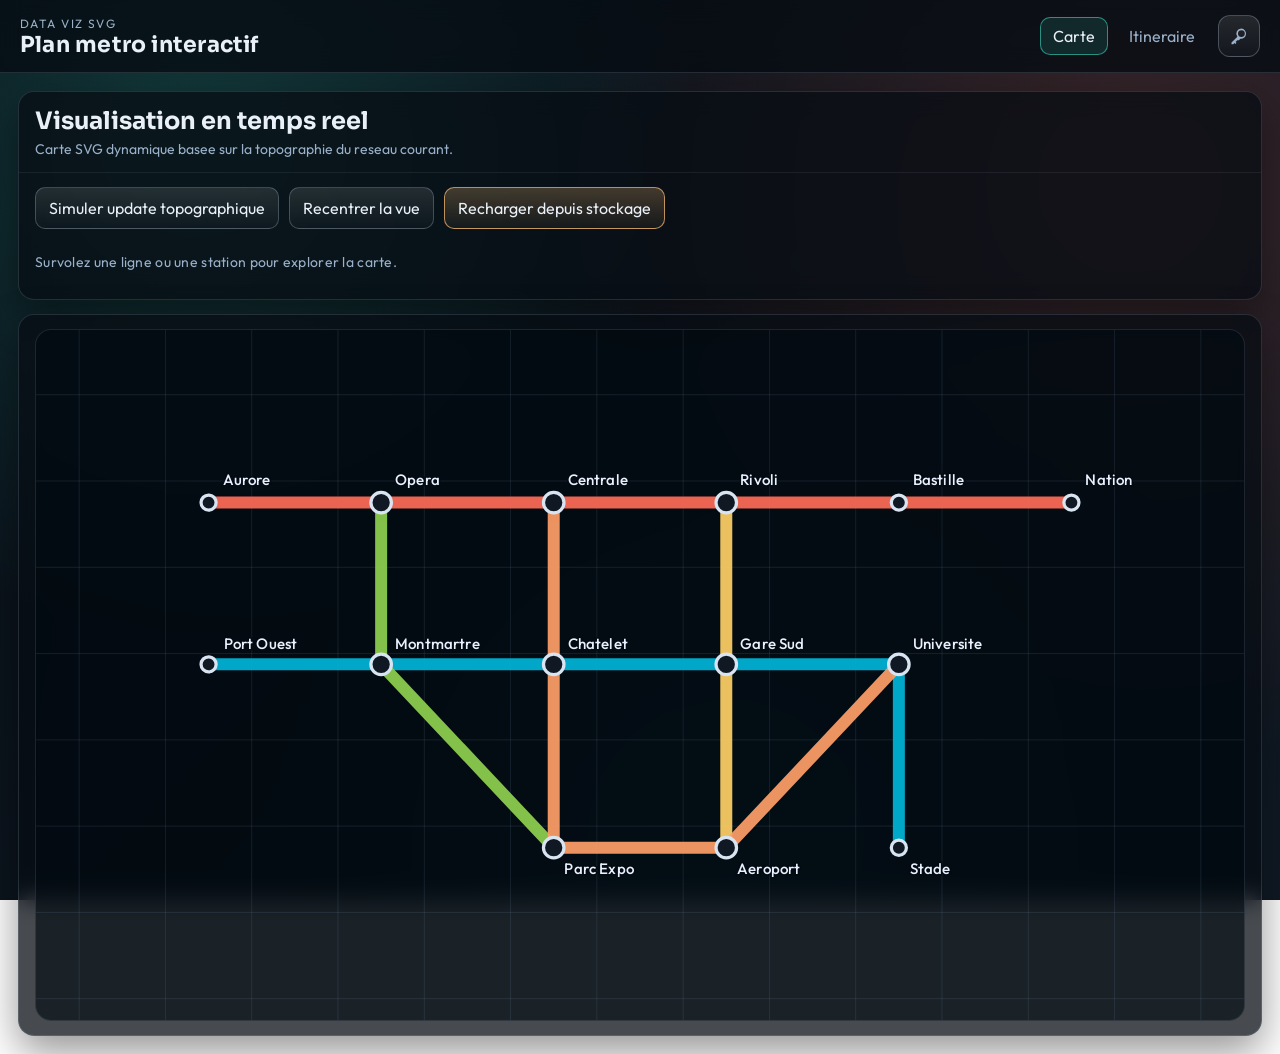
==== index.html @ add994b6 "Initial commit" ====
<!doctype html>
<html lang="fr">
<head>
  <meta charset="UTF-8">
  <meta name="viewport" content="width=device-width, initial-scale=1.0">
  <title>Plan Metro Interactif</title>
  <link rel="stylesheet" href="css/base.css">
  <link rel="stylesheet" href="css/map.css">
</head>
<body>
  <div class="page-shell">
    <header class="topbar">
      <div class="brand">
        <p>Data Viz SVG</p>
        <h1>Plan metro interactif</h1>
      </div>

      <div class="topbar-actions">
        <nav class="nav-links" aria-label="Navigation principale">
          <a class="active" href="index.html">Carte</a>
          <a href="route.html">Itineraire</a>
        </nav>
        <a class="admin-key-btn" href="admin.html" aria-label="Acceder au panel securise">
          <svg viewBox="0 0 24 24" aria-hidden="true">
            <path d="M14.9 3a6.1 6.1 0 0 0-4.83 9.83L3 19.9V22h2.1l1.5-1.5 1 1 1.4-1.4-1-1L9.9 17h2l1.63-1.63A6.1 6.1 0 1 0 14.9 3zm0 2a4.1 4.1 0 1 1 0 8.2 4.1 4.1 0 0 1 0-8.2z"></path>
          </svg>
        </a>
      </div>
    </header>

    <main class="page-content">
      <section class="panel">
        <div class="panel-head">
          <h2>Visualisation en temps reel</h2>
          <p>Carte SVG dynamique basee sur la topographie du reseau courant.</p>
        </div>
        <div class="panel-body stack">
          <div class="actions-row">
            <button id="simulate-update" type="button">Simuler update topographique</button>
            <button id="reset-view" type="button">Recentrer la vue</button>
            <button id="reload-bundle" class="warn" type="button">Recharger depuis stockage</button>
          </div>
          <p id="main-status" class="status-text">Survole une ligne ou une station pour explorer la carte.</p>
        </div>
      </section>

      <section class="panel">
        <div class="panel-body">
          <div class="map-shell">
            <svg id="metro-map" aria-label="Plan de metro dynamique"></svg>
          </div>
          <div id="main-tooltip" class="tooltip" aria-hidden="true"></div>
        </div>
      </section>
    </main>
  </div>

  <script type="module" src="js/pages/indexPage.js"></script>
</body>
</html>
---- css/base.css ----
@import url("https://fonts.googleapis.com/css2?family=Sora:wght@400;600;700&family=Outfit:wght@400;500;600;700&display=swap");

:root {
  --bg-0: #081018;
  --bg-1: #101a25;
  --panel: rgba(7, 13, 20, 0.74);
  --panel-soft: rgba(7, 13, 20, 0.55);
  --panel-border: rgba(208, 228, 255, 0.14);
  --text-main: #e9f0f8;
  --text-muted: #9ab1c9;
  --accent: #39d8bd;
  --accent-2: #ffd166;
  --danger: #ff7f7f;
  --ok: #66dfba;
  --shadow: 0 16px 42px rgba(0, 0, 0, 0.42);
  --radius: 16px;
}

* {
  box-sizing: border-box;
}

html,
body {
  width: 100%;
  min-height: 100%;
  margin: 0;
}

body {
  font-family: "Outfit", "Sora", "Segoe UI", sans-serif;
  color: var(--text-main);
  background:
    radial-gradient(circle at 15% 15%, rgba(57, 216, 189, 0.2), transparent 38%),
    radial-gradient(circle at 88% 20%, rgba(255, 107, 87, 0.18), transparent 44%),
    radial-gradient(circle at 56% 92%, rgba(0, 181, 216, 0.16), transparent 40%),
    linear-gradient(135deg, var(--bg-0), var(--bg-1));
  background-attachment: fixed;
}

a {
  color: inherit;
  text-decoration: none;
}

.page-shell {
  min-height: 100vh;
  display: flex;
  flex-direction: column;
}

.topbar {
  position: sticky;
  top: 0;
  z-index: 30;
  display: flex;
  align-items: center;
  justify-content: space-between;
  gap: 12px;
  padding: 14px 20px;
  border-bottom: 1px solid var(--panel-border);
  background: rgba(6, 12, 19, 0.78);
  backdrop-filter: blur(12px);
}

.brand h1 {
  margin: 0;
  font-size: clamp(16px, 2.4vw, 22px);
  font-family: "Sora", "Outfit", sans-serif;
  letter-spacing: 0.01em;
}

.brand p {
  margin: 2px 0 0;
  color: var(--text-muted);
  font-size: 12px;
  letter-spacing: 0.12em;
  text-transform: uppercase;
}

.nav-links {
  display: flex;
  gap: 8px;
}

.topbar-actions {
  margin-left: auto;
  display: flex;
  align-items: center;
  gap: 10px;
}

.nav-links a {
  padding: 8px 12px;
  border-radius: 10px;
  border: 1px solid transparent;
  color: var(--text-muted);
  transition: border-color 150ms ease, color 150ms ease, background 150ms ease;
}

.nav-links a:hover,
.nav-links a.active {
  border-color: rgba(57, 216, 189, 0.6);
  color: var(--text-main);
  background: rgba(57, 216, 189, 0.13);
}

.admin-key-btn {
  width: 42px;
  height: 42px;
  display: inline-flex;
  align-items: center;
  justify-content: center;
  border-radius: 12px;
  border: 1px solid rgba(208, 228, 255, 0.26);
  color: var(--text-muted);
  background: linear-gradient(180deg, rgba(255, 255, 255, 0.1), rgba(255, 255, 255, 0.03));
  transition: border-color 150ms ease, color 150ms ease, background 150ms ease, transform 150ms ease;
}

.admin-key-btn svg {
  width: 20px;
  height: 20px;
  fill: currentColor;
}

.admin-key-btn:hover,
.admin-key-btn.active {
  color: var(--text-main);
  border-color: rgba(57, 216, 189, 0.8);
  background: linear-gradient(180deg, rgba(57, 216, 189, 0.24), rgba(57, 216, 189, 0.08));
  transform: translateY(-1px);
}

.page-content {
  width: min(1420px, 100%);
  margin: 0 auto;
  padding: 18px;
  flex: 1;
  display: flex;
  flex-direction: column;
  gap: 14px;
}

.panel {
  border: 1px solid var(--panel-border);
  background: var(--panel);
  border-radius: var(--radius);
  box-shadow: var(--shadow);
  backdrop-filter: blur(12px);
}

.panel-head {
  padding: 14px 16px;
  border-bottom: 1px solid rgba(206, 226, 248, 0.08);
}

.panel-head h2,
.panel-head h3 {
  margin: 0;
  font-family: "Sora", "Outfit", sans-serif;
}

.panel-head p {
  margin: 4px 0 0;
  color: var(--text-muted);
  font-size: 14px;
}

.panel-body {
  padding: 14px 16px;
}

.stack {
  display: flex;
  flex-direction: column;
  gap: 10px;
}

.split {
  display: grid;
  gap: 10px;
  grid-template-columns: repeat(2, minmax(0, 1fr));
}

label {
  font-size: 12px;
  text-transform: uppercase;
  letter-spacing: 0.08em;
  color: var(--text-muted);
  display: block;
  margin-bottom: 6px;
}

input,
select,
textarea,
button {
  font: inherit;
}

input,
select,
textarea {
  width: 100%;
  border: 1px solid rgba(196, 217, 239, 0.24);
  background: rgba(13, 24, 36, 0.88);
  color: var(--text-main);
  border-radius: 10px;
  padding: 10px 11px;
}

input:focus,
select:focus,
textarea:focus {
  outline: none;
  border-color: rgba(57, 216, 189, 0.8);
  box-shadow: 0 0 0 3px rgba(57, 216, 189, 0.18);
}

textarea {
  min-height: 100px;
  resize: vertical;
}

.actions-row {
  display: flex;
  gap: 10px;
  flex-wrap: wrap;
}

button {
  border: 1px solid rgba(208, 228, 255, 0.24);
  color: var(--text-main);
  background: linear-gradient(180deg, rgba(255, 255, 255, 0.11), rgba(255, 255, 255, 0.02));
  padding: 10px 13px;
  border-radius: 10px;
  cursor: pointer;
  transition: transform 140ms ease, border-color 140ms ease, background 140ms ease;
}

button:hover {
  transform: translateY(-1px);
  border-color: rgba(57, 216, 189, 0.76);
  background: linear-gradient(180deg, rgba(57, 216, 189, 0.18), rgba(57, 216, 189, 0.06));
}

button:active {
  transform: translateY(0);
}

button.primary {
  border-color: rgba(57, 216, 189, 0.75);
  background: linear-gradient(180deg, rgba(57, 216, 189, 0.3), rgba(57, 216, 189, 0.09));
}

button.warn {
  border-color: rgba(255, 193, 117, 0.7);
  background: linear-gradient(180deg, rgba(255, 193, 117, 0.24), rgba(255, 193, 117, 0.05));
}

button.danger {
  border-color: rgba(255, 127, 127, 0.7);
  background: linear-gradient(180deg, rgba(255, 127, 127, 0.24), rgba(255, 127, 127, 0.05));
}

.status-text {
  color: var(--text-muted);
  font-size: 14px;
  letter-spacing: 0.02em;
}

.hidden {
  display: none !important;
}

table {
  width: 100%;
  border-collapse: collapse;
  font-size: 14px;
}

thead th {
  text-align: left;
  padding: 8px;
  border-bottom: 1px solid rgba(196, 217, 239, 0.24);
  color: var(--text-muted);
  font-weight: 500;
}

tbody td {
  padding: 8px;
  border-bottom: 1px solid rgba(196, 217, 239, 0.12);
}

.badge {
  display: inline-flex;
  align-items: center;
  justify-content: center;
  padding: 2px 8px;
  border-radius: 999px;
  border: 1px solid rgba(57, 216, 189, 0.7);
  background: rgba(57, 216, 189, 0.14);
  color: var(--text-main);
  font-size: 12px;
}

@media (max-width: 900px) {
  .split {
    grid-template-columns: 1fr;
  }

  .topbar {
    flex-direction: column;
    align-items: flex-start;
  }

  .topbar-actions {
    width: 100%;
    justify-content: space-between;
  }
}
---- css/map.css ----
.map-shell {
  position: relative;
  border-radius: 16px;
  overflow: hidden;
  min-height: 500px;
  border: 1px solid rgba(206, 226, 248, 0.12);
  background: rgba(3, 10, 16, 0.64);
}

.mini-map-shell {
  min-height: 380px;
}

#metro-map,
#admin-map,
#route-map {
  width: 100%;
  height: 100%;
  min-height: inherit;
  display: block;
  cursor: grab;
  user-select: none;
  touch-action: none;
}

#metro-map.is-panning,
#admin-map.is-panning,
#route-map.is-panning {
  cursor: grabbing;
}

.tooltip {
  position: fixed;
  z-index: 80;
  pointer-events: none;
  opacity: 0;
  transform: translateY(6px) scale(0.98);
  transition: opacity 120ms ease, transform 120ms ease;
  border: 1px solid rgba(112, 226, 210, 0.5);
  background: rgba(6, 16, 24, 0.95);
  color: #e8f3ff;
  border-radius: 10px;
  padding: 7px 10px;
  font-size: 12px;
  letter-spacing: 0.02em;
  box-shadow: 0 8px 24px rgba(0, 0, 0, 0.4);
}

.tooltip.visible {
  opacity: 1;
  transform: translateY(0) scale(1);
}

.metro-line {
  fill: none;
  stroke-linecap: round;
  stroke-linejoin: round;
  stroke-width: var(--line-width, 12);
  opacity: 0.92;
  transition: opacity 220ms ease, stroke-width 220ms ease, filter 220ms ease;
  vector-effect: non-scaling-stroke;
}

.metro-line.is-dimmed {
  opacity: var(--line-inactive-opacity, 0.2);
}

.metro-line.is-active {
  opacity: 1;
  stroke-width: var(--line-active-width, 16);
  filter: drop-shadow(0 0 7px rgba(255, 255, 255, 0.26));
}

.metro-line-hit {
  fill: none;
  stroke: transparent;
  stroke-width: 26;
  pointer-events: stroke;
  vector-effect: non-scaling-stroke;
}

.route-line {
  fill: none;
  stroke: rgba(255, 255, 255, 0.9);
  stroke-width: 6;
  stroke-dasharray: 9 6;
  stroke-linecap: round;
  stroke-linejoin: round;
  vector-effect: non-scaling-stroke;
  filter: drop-shadow(0 0 8px rgba(255, 255, 255, 0.45));
  animation: routeFlow 1.2s linear infinite;
}

.route-line-glow {
  fill: none;
  stroke: rgba(89, 197, 255, 0.42);
  stroke-width: 14;
  stroke-linecap: round;
  stroke-linejoin: round;
  vector-effect: non-scaling-stroke;
  filter: blur(2px);
}

.station .station-dot {
  transition: opacity 180ms ease, stroke-width 180ms ease, filter 180ms ease;
}

.station .station-hit {
  fill: transparent;
  pointer-events: all;
}

.station .station-label {
  fill: #e7f1ff;
  font-size: var(--station-font-size, 14px);
  font-family: var(--font-family, "Outfit", "Segoe UI", sans-serif);
  font-weight: 500;
  letter-spacing: 0.01em;
  paint-order: stroke;
  stroke: rgba(6, 10, 18, 0.85);
  stroke-width: 3px;
  pointer-events: none;
}

.station.is-dimmed .station-dot,
.station.is-dimmed .station-label {
  opacity: 0.24;
}

.station.is-active .station-dot {
  filter: drop-shadow(0 0 8px rgba(255, 255, 255, 0.38));
  stroke-width: 4.5;
}

.station.is-route .station-dot {
  fill: rgba(255, 255, 255, 0.92);
  stroke: rgba(255, 255, 255, 0.95);
  stroke-width: 5;
  filter: drop-shadow(0 0 8px rgba(89, 197, 255, 0.65));
}

.grid line {
  stroke: rgba(143, 173, 203, 0.13);
  stroke-width: 1;
  vector-effect: non-scaling-stroke;
}

@keyframes routeFlow {
  to {
    stroke-dashoffset: -30;
  }
}
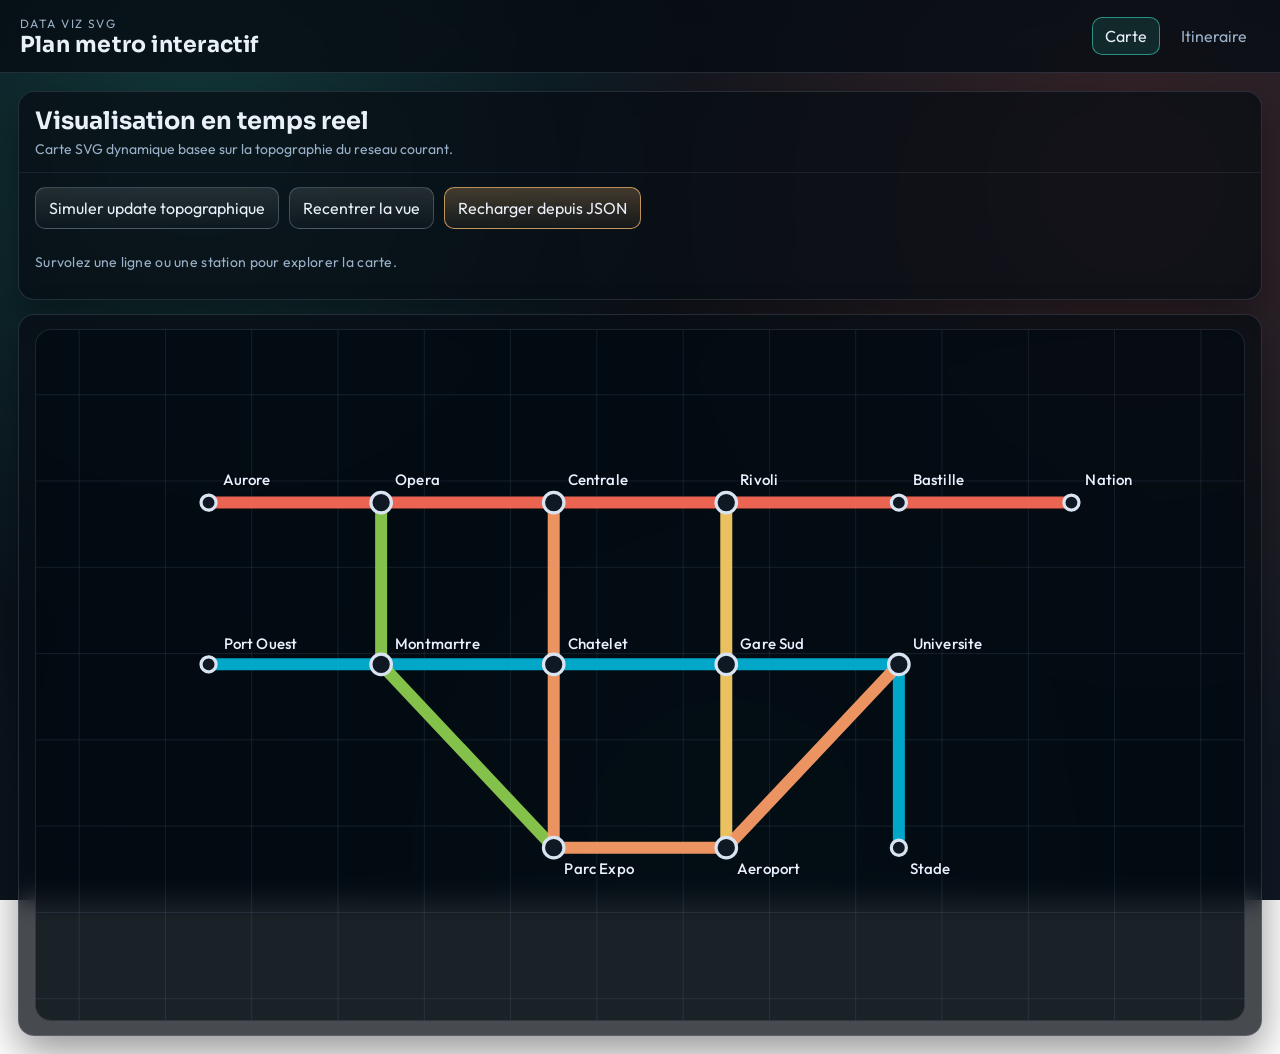
==== commit 9af5001f: "Added services" ====
--- a/index.html
+++ b/index.html
@@ -20,11 +20,6 @@
           <a class="active" href="index.html">Carte</a>
           <a href="route.html">Itineraire</a>
         </nav>
-        <a class="admin-key-btn" href="admin.html" aria-label="Acceder au panel securise">
-          <svg viewBox="0 0 24 24" aria-hidden="true">
-            <path d="M14.9 3a6.1 6.1 0 0 0-4.83 9.83L3 19.9V22h2.1l1.5-1.5 1 1 1.4-1.4-1-1L9.9 17h2l1.63-1.63A6.1 6.1 0 1 0 14.9 3zm0 2a4.1 4.1 0 1 1 0 8.2 4.1 4.1 0 0 1 0-8.2z"></path>
-          </svg>
-        </a>
       </div>
     </header>
 
@@ -38,7 +33,7 @@
           <div class="actions-row">
             <button id="simulate-update" type="button">Simuler update topographique</button>
             <button id="reset-view" type="button">Recentrer la vue</button>
-            <button id="reload-bundle" class="warn" type="button">Recharger depuis stockage</button>
+            <button id="reload-bundle" class="warn" type="button">Recharger depuis JSON</button>
           </div>
           <p id="main-status" class="status-text">Survole une ligne ou une station pour explorer la carte.</p>
         </div>
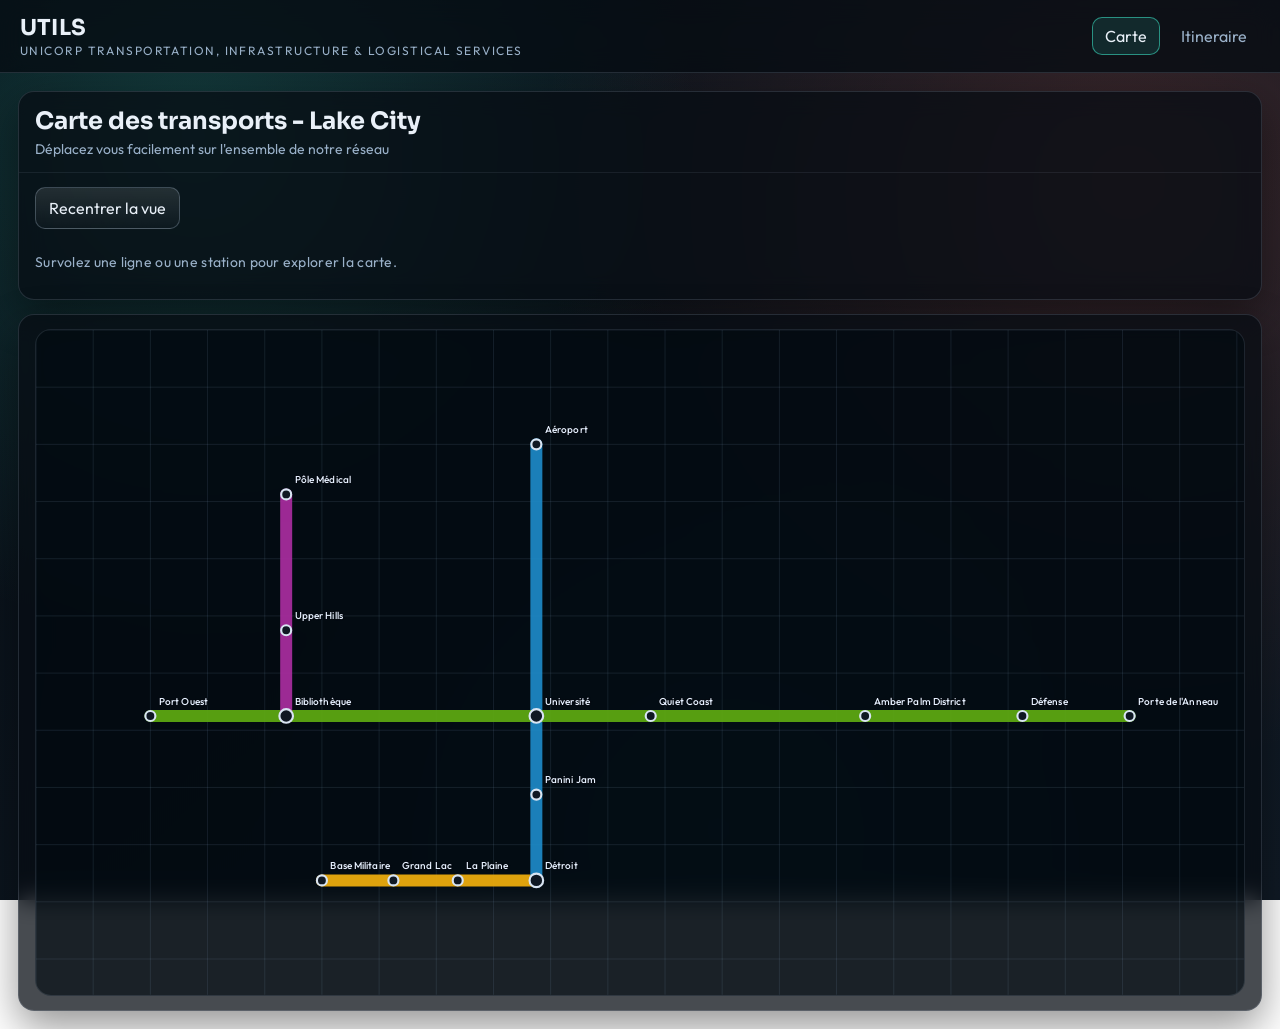
==== commit 0fbb49f6: "Fixed loading errors" ====
--- a/index.html
+++ b/index.html
@@ -11,8 +11,8 @@
   <div class="page-shell">
     <header class="topbar">
       <div class="brand">
-        <p>Data Viz SVG</p>
-        <h1>Plan metro interactif</h1>
+        <h1>UTILS</h1>
+        <p>Unicorp Transportation, Infrastructure & Logistical Services</p>
       </div>
 
       <div class="topbar-actions">
@@ -26,16 +26,16 @@
     <main class="page-content">
       <section class="panel">
         <div class="panel-head">
-          <h2>Visualisation en temps reel</h2>
-          <p>Carte SVG dynamique basee sur la topographie du reseau courant.</p>
+          <h2>Carte des transports - Lake City</h2>
+          <p>Déplacez vous facilement sur l'ensemble de notre réseau</p>
         </div>
         <div class="panel-body stack">
           <div class="actions-row">
-            <button id="simulate-update" type="button">Simuler update topographique</button>
+            <!-- <button id="simulate-update" type="button">Simuler update topographique</button> -->
             <button id="reset-view" type="button">Recentrer la vue</button>
-            <button id="reload-bundle" class="warn" type="button">Recharger depuis JSON</button>
+            <!-- <button id="reload-bundle" class="warn" type="button">Recharger les données</button> -->
           </div>
-          <p id="main-status" class="status-text">Survole une ligne ou une station pour explorer la carte.</p>
+          <p id="main-status" class="status-text">Survolez une ligne ou une station pour explorer la carte</p>
         </div>
       </section>
 
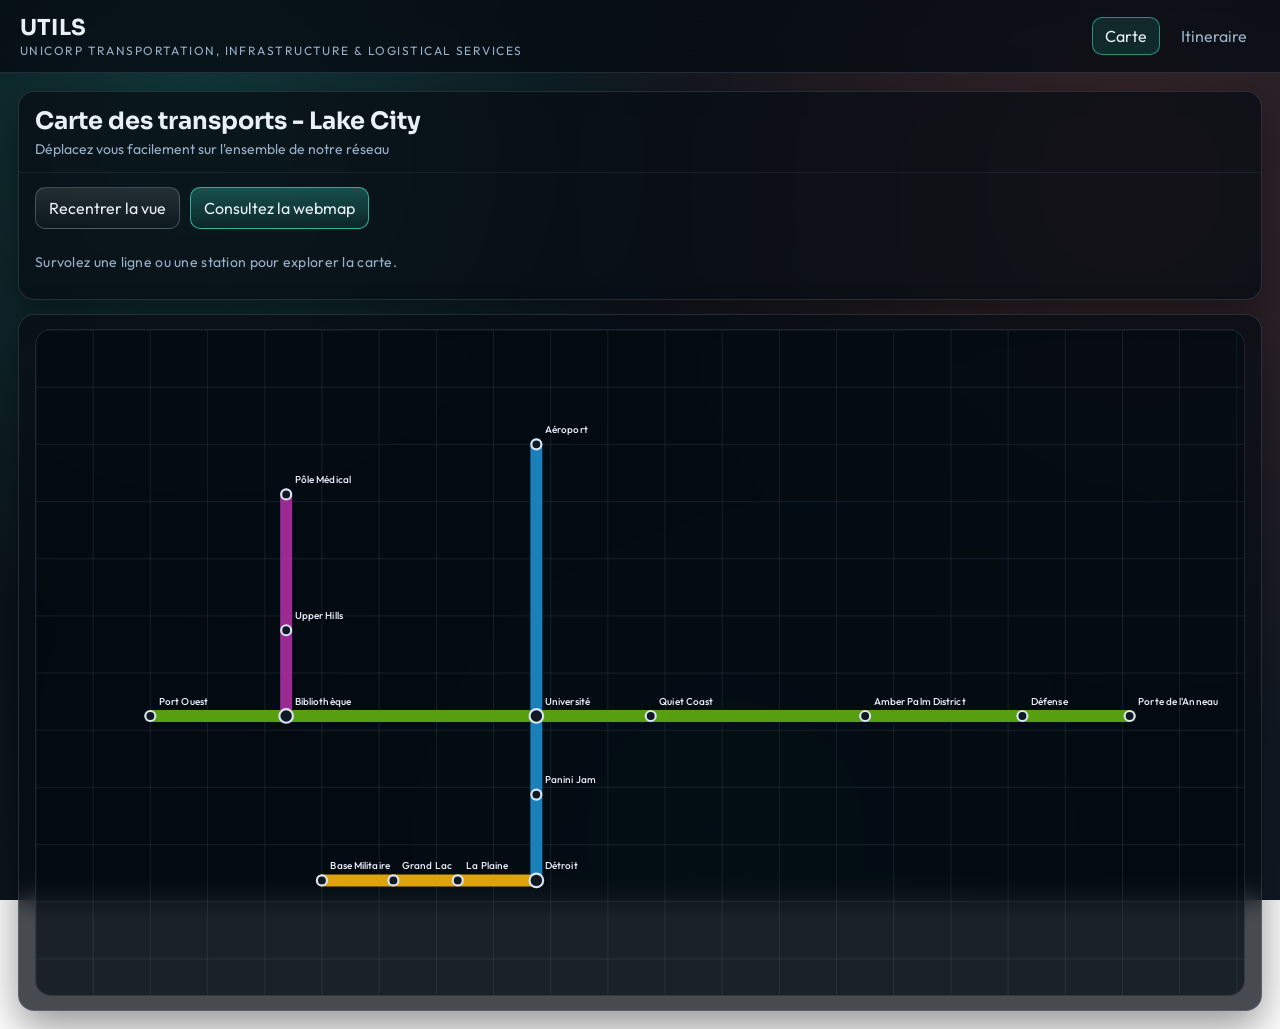
==== commit 22448975: "Added webmap button" ====
--- a/index.html
+++ b/index.html
@@ -33,6 +33,7 @@
           <div class="actions-row">
             <!-- <button id="simulate-update" type="button">Simuler update topographique</button> -->
             <button id="reset-view" type="button">Recentrer la vue</button>
+            <a href="https://webmap.troulycube.fr"><button class="primary" type="button">Consultez la webmap</button></a>
             <!-- <button id="reload-bundle" class="warn" type="button">Recharger les données</button> -->
           </div>
           <p id="main-status" class="status-text">Survolez une ligne ou une station pour explorer la carte</p>
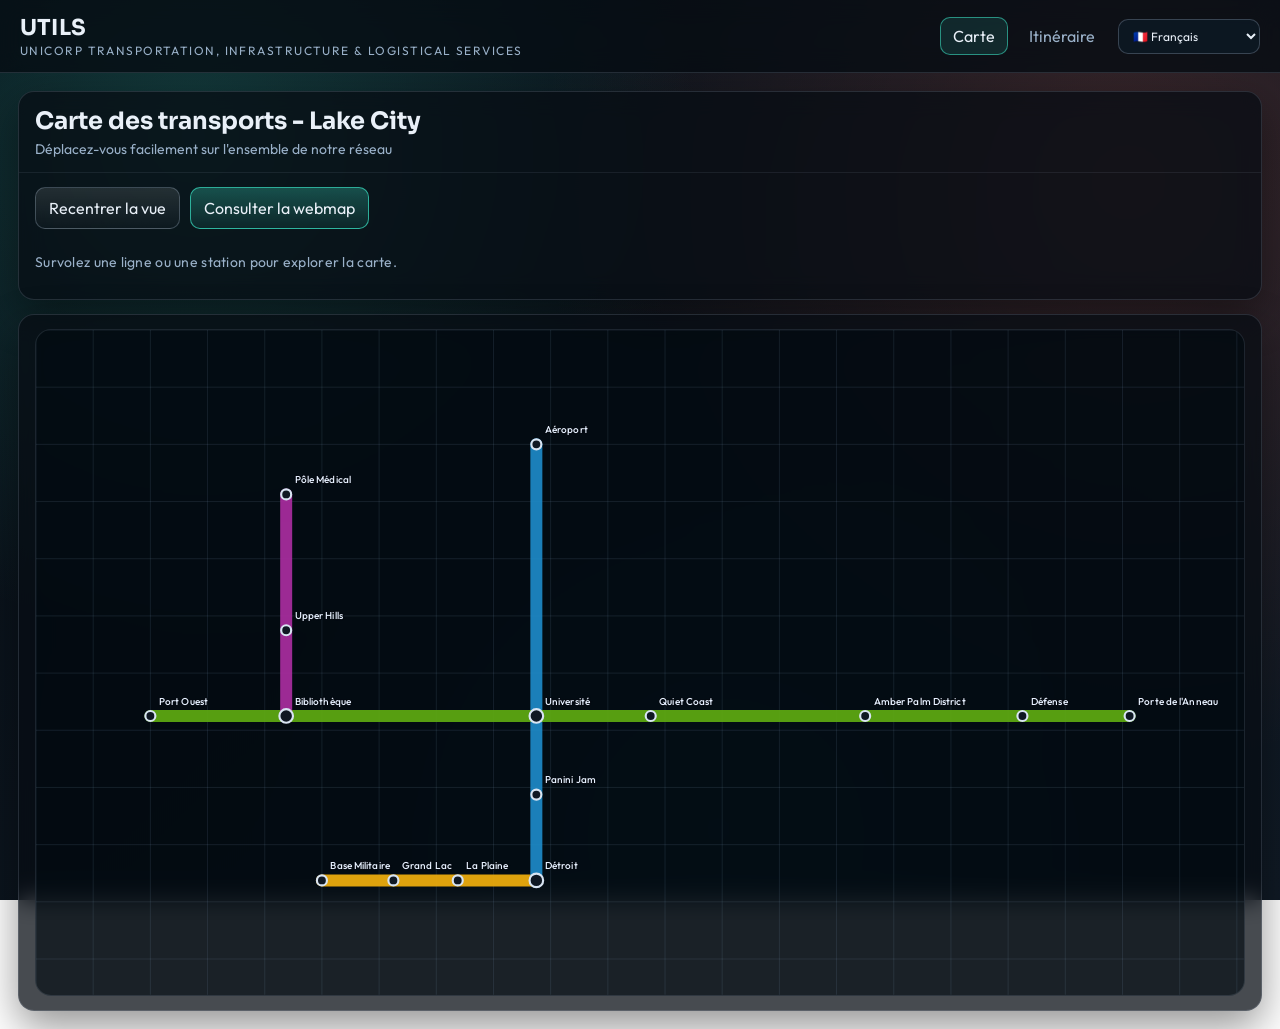
==== commit e5281324: "added language support" ====
--- a/index.html
+++ b/index.html
@@ -3,7 +3,7 @@
 <head>
   <meta charset="UTF-8">
   <meta name="viewport" content="width=device-width, initial-scale=1.0">
-  <title>Plan Metro Interactif</title>
+  <title data-i18n="home.title">Plan Metro Interactif</title>
   <link rel="stylesheet" href="css/base.css">
   <link rel="stylesheet" href="css/map.css">
 </head>
@@ -16,34 +16,42 @@
       </div>
 
       <div class="topbar-actions">
-        <nav class="nav-links" aria-label="Navigation principale">
-          <a class="active" href="index.html">Carte</a>
-          <a href="route.html">Itineraire</a>
+        <nav class="nav-links" aria-label="Navigation principale" data-i18n-aria-label="nav.label">
+          <a class="active" href="index.html" data-i18n="nav.map">Carte</a>
+          <a href="route.html" data-i18n="nav.route">Itineraire</a>
         </nav>
+        <label class="language-picker">
+          <span class="visually-hidden" data-i18n="language.label">Choisir la langue</span>
+          <select id="language-select" aria-label="Choisir la langue">
+            <option value="fr" data-i18n="language.french">🇫🇷 Français</option>
+            <option value="en" data-i18n="language.english">🇬🇧 Anglais</option>
+            <option value="ko" data-i18n="language.korean">🇰🇷 Coréen</option>
+          </select>
+        </label>
       </div>
     </header>
 
     <main class="page-content">
       <section class="panel">
         <div class="panel-head">
-          <h2>Carte des transports - Lake City</h2>
-          <p>Déplacez vous facilement sur l'ensemble de notre réseau</p>
+          <h2 data-i18n="home.heading">Carte des transports - Lake City</h2>
+          <p data-i18n="home.description">Déplacez-vous facilement sur l'ensemble de notre réseau</p>
         </div>
         <div class="panel-body stack">
           <div class="actions-row">
             <!-- <button id="simulate-update" type="button">Simuler update topographique</button> -->
-            <button id="reset-view" type="button">Recentrer la vue</button>
-            <a href="https://webmap.troulycube.fr"><button class="primary" type="button">Consultez la webmap</button></a>
+            <button id="reset-view" type="button" data-i18n="home.reset">Recentrer la vue</button>
+            <a href="https://webmap.troulycube.fr"><button class="primary" type="button" data-i18n="home.webmap">Consulter la webmap</button></a>
             <!-- <button id="reload-bundle" class="warn" type="button">Recharger les données</button> -->
           </div>
-          <p id="main-status" class="status-text">Survolez une ligne ou une station pour explorer la carte</p>
+          <p id="main-status" class="status-text" data-i18n="home.mapStatus">Survolez une ligne ou une station pour explorer la carte</p>
         </div>
       </section>
 
       <section class="panel">
         <div class="panel-body">
           <div class="map-shell">
-            <svg id="metro-map" aria-label="Plan de metro dynamique"></svg>
+            <svg id="metro-map" aria-label="Plan de métro dynamique" data-i18n-aria-label="home.mapAlt"></svg>
           </div>
           <div id="main-tooltip" class="tooltip" aria-hidden="true"></div>
         </div>
--- a/css/base.css
+++ b/css/base.css
@@ -90,6 +90,31 @@
   gap: 10px;
 }
 
+.language-picker {
+  margin: 0;
+  letter-spacing: normal;
+  text-transform: none;
+}
+
+.language-picker select {
+  width: auto;
+  min-width: 142px;
+  padding: 8px 10px;
+  cursor: pointer;
+}
+
+.visually-hidden {
+  position: absolute;
+  width: 1px;
+  height: 1px;
+  padding: 0;
+  margin: -1px;
+  overflow: hidden;
+  clip: rect(0, 0, 0, 0);
+  white-space: nowrap;
+  border: 0;
+}
+
 .nav-links a {
   padding: 8px 12px;
   border-radius: 10px;
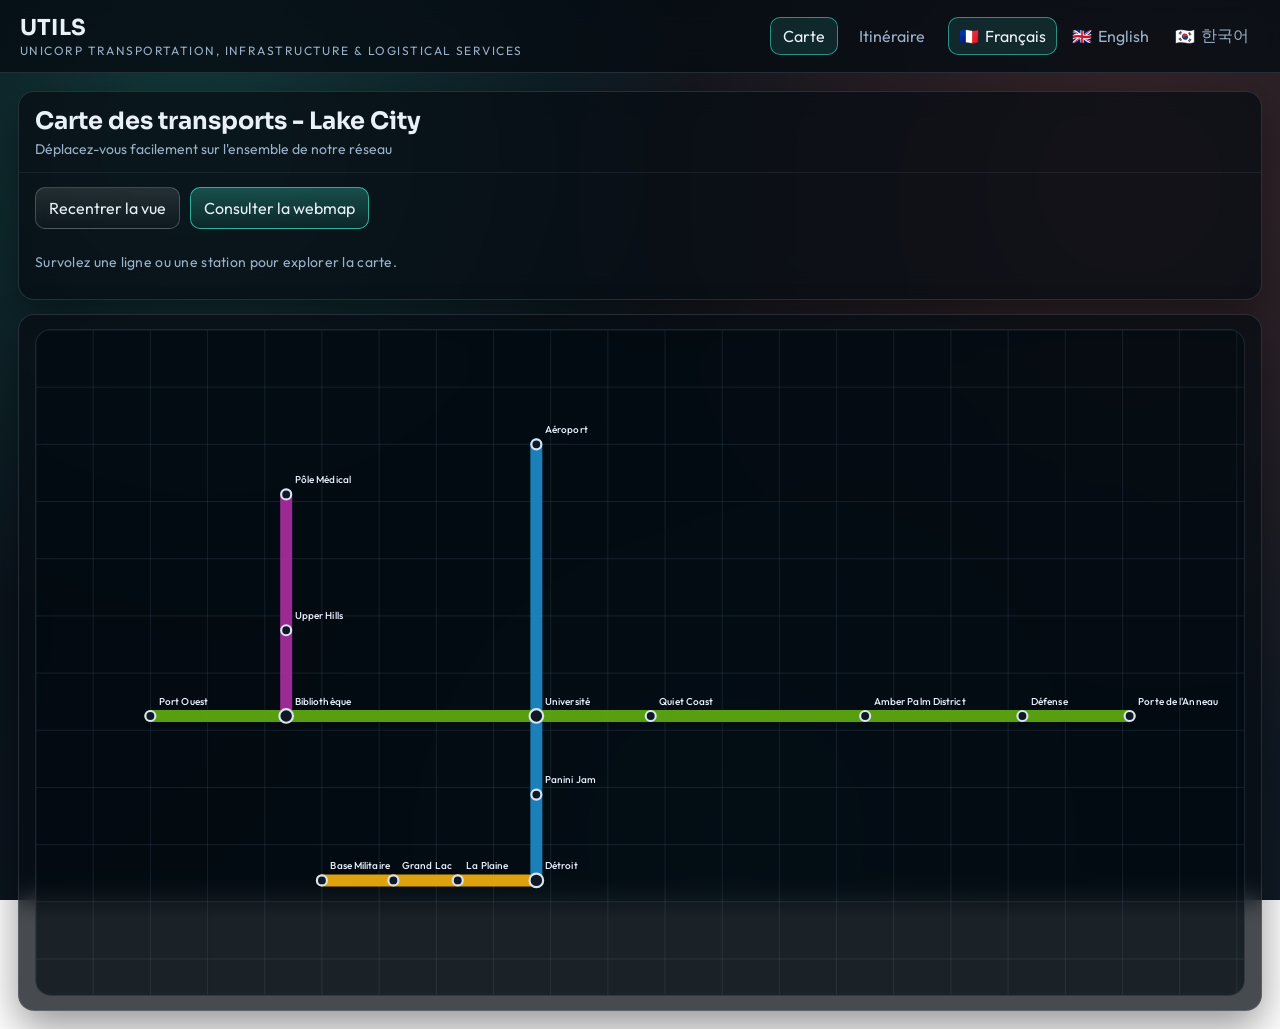
==== commit a751a72b: "fixed language support" ====
--- a/index.html
+++ b/index.html
@@ -20,14 +20,17 @@
           <a class="active" href="index.html" data-i18n="nav.map">Carte</a>
           <a href="route.html" data-i18n="nav.route">Itineraire</a>
         </nav>
-        <label class="language-picker">
-          <span class="visually-hidden" data-i18n="language.label">Choisir la langue</span>
-          <select id="language-select" aria-label="Choisir la langue">
-            <option value="fr" data-i18n="language.french">🇫🇷 Français</option>
-            <option value="en" data-i18n="language.english">🇬🇧 Anglais</option>
-            <option value="ko" data-i18n="language.korean">🇰🇷 Coréen</option>
-          </select>
-        </label>
+        <div class="language-switcher" role="group" aria-label="Choisir la langue" data-i18n-aria-label="language.label">
+          <button class="language-option" type="button" data-language="fr" aria-pressed="false">
+            🇫🇷 <span data-i18n="language.french">Français</span>
+          </button>
+          <button class="language-option" type="button" data-language="en" aria-pressed="false">
+            🇬🇧 <span data-i18n="language.english">English</span>
+          </button>
+          <button class="language-option" type="button" data-language="ko" aria-pressed="false">
+            🇰🇷 <span data-i18n="language.korean">한국어</span>
+          </button>
+        </div>
       </div>
     </header>
 
@@ -41,7 +44,7 @@
           <div class="actions-row">
             <!-- <button id="simulate-update" type="button">Simuler update topographique</button> -->
             <button id="reset-view" type="button" data-i18n="home.reset">Recentrer la vue</button>
-            <a href="https://webmap.troulycube.fr"><button class="primary" type="button" data-i18n="home.webmap">Consulter la webmap</button></a>
+            <a href="https://webmap.troulycube.fr"><button class="primary" type="button" data-i18n="home.webmap">Consultez la webmap</button></a>
             <!-- <button id="reload-bundle" class="warn" type="button">Recharger les données</button> -->
           </div>
           <p id="main-status" class="status-text" data-i18n="home.mapStatus">Survolez une ligne ou une station pour explorer la carte</p>
@@ -51,7 +54,7 @@
       <section class="panel">
         <div class="panel-body">
           <div class="map-shell">
-            <svg id="metro-map" aria-label="Plan de métro dynamique" data-i18n-aria-label="home.mapAlt"></svg>
+            <svg id="metro-map" aria-label="Plan de metro dynamique" data-i18n-aria-label="home.mapAlt"></svg>
           </div>
           <div id="main-tooltip" class="tooltip" aria-hidden="true"></div>
         </div>
--- a/css/base.css
+++ b/css/base.css
@@ -83,36 +83,37 @@
   gap: 8px;
 }
 
+.language-switcher {
+  display: flex;
+  flex-wrap: wrap;
+  align-items: center;
+  gap: 4px;
+}
+
+.language-option {
+  display: inline-flex;
+  align-items: center;
+  gap: 6px;
+  padding: 8px 10px;
+  border-color: transparent;
+  color: var(--text-muted);
+  background: transparent;
+  white-space: nowrap;
+}
+
+.language-option:hover,
+.language-option[aria-pressed="true"] {
+  border-color: rgba(57, 216, 189, 0.6);
+  color: var(--text-main);
+  background: rgba(57, 216, 189, 0.13);
+}
+
 .topbar-actions {
   margin-left: auto;
   display: flex;
+  flex-wrap: wrap;
   align-items: center;
   gap: 10px;
-}
-
-.language-picker {
-  margin: 0;
-  letter-spacing: normal;
-  text-transform: none;
-}
-
-.language-picker select {
-  width: auto;
-  min-width: 142px;
-  padding: 8px 10px;
-  cursor: pointer;
-}
-
-.visually-hidden {
-  position: absolute;
-  width: 1px;
-  height: 1px;
-  padding: 0;
-  margin: -1px;
-  overflow: hidden;
-  clip: rect(0, 0, 0, 0);
-  white-space: nowrap;
-  border: 0;
 }
 
 .nav-links a {
@@ -345,3 +346,21 @@
     justify-content: space-between;
   }
 }
+
+@media (max-width: 600px) {
+  .topbar-actions {
+    flex-direction: column;
+    align-items: stretch;
+  }
+
+  .language-switcher {
+    width: 100%;
+  }
+
+  .language-option {
+    flex: 1;
+    justify-content: center;
+    padding-right: 6px;
+    padding-left: 6px;
+  }
+}
